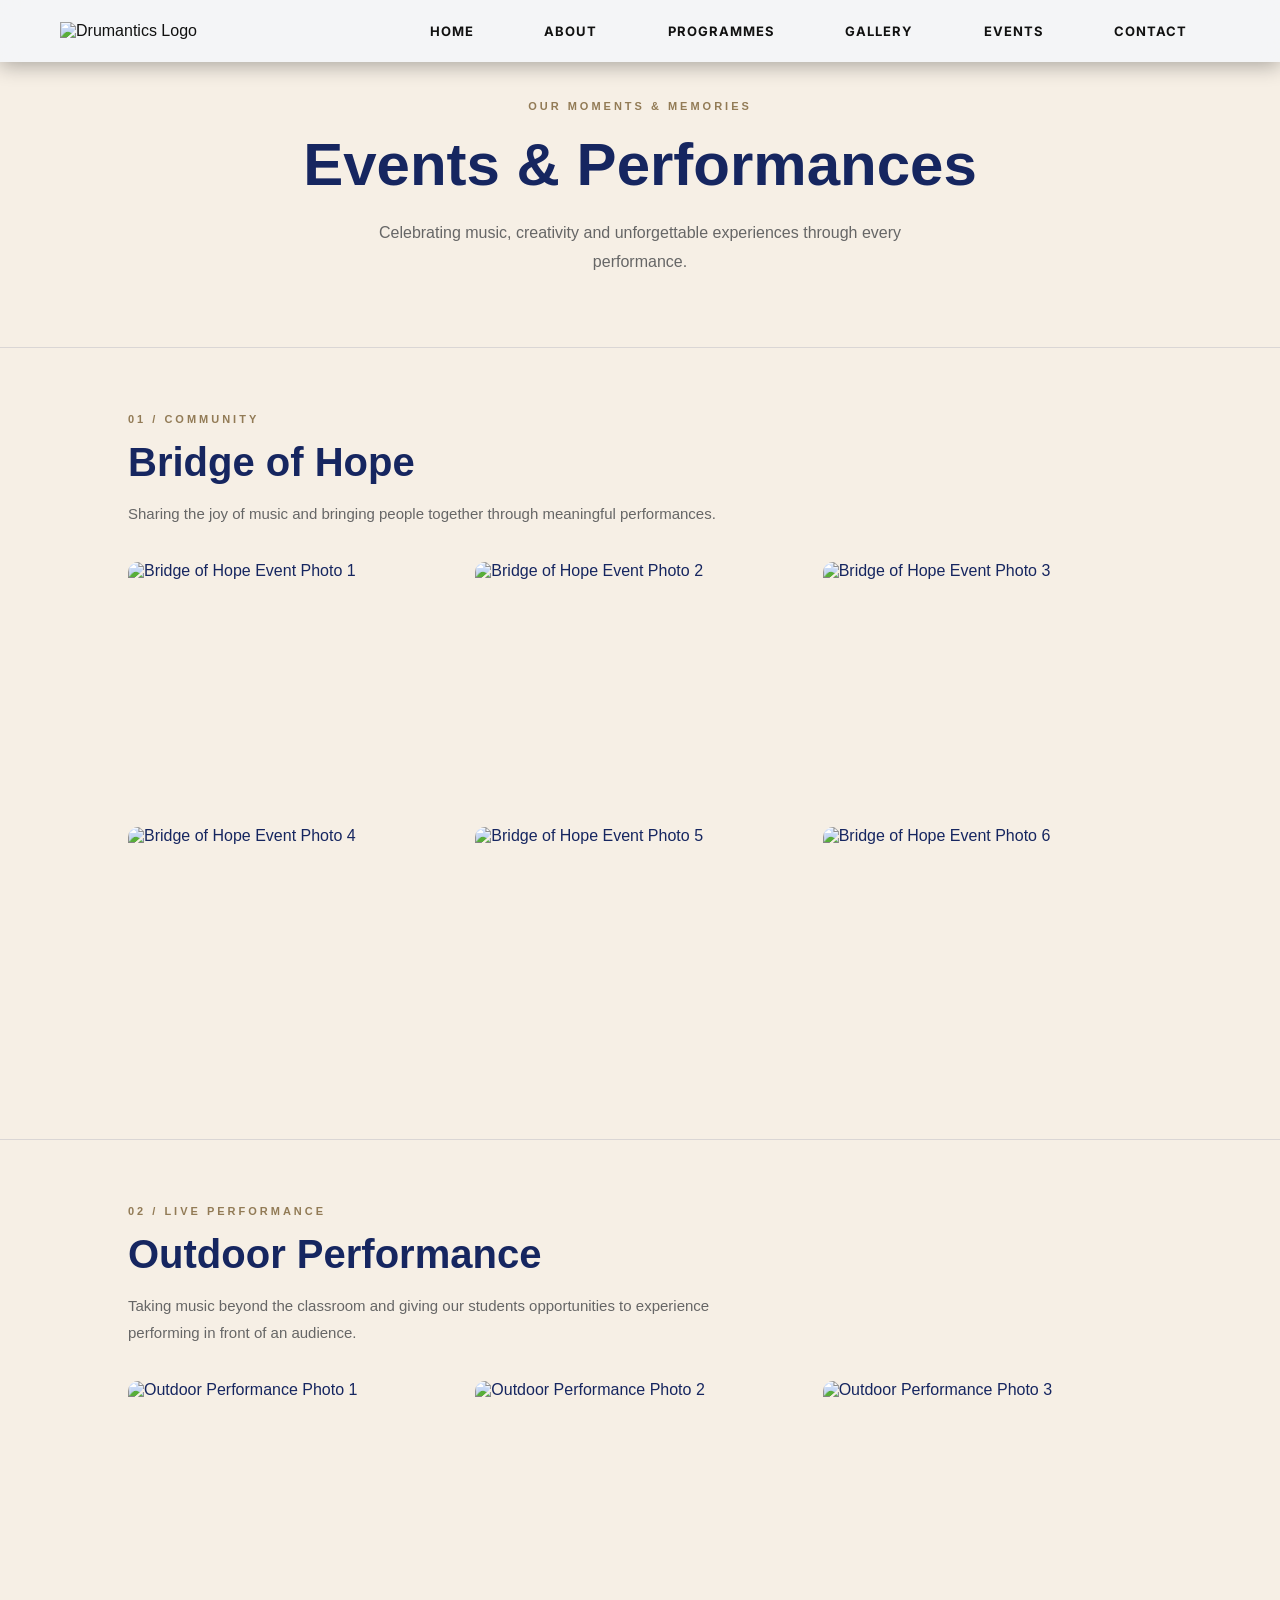
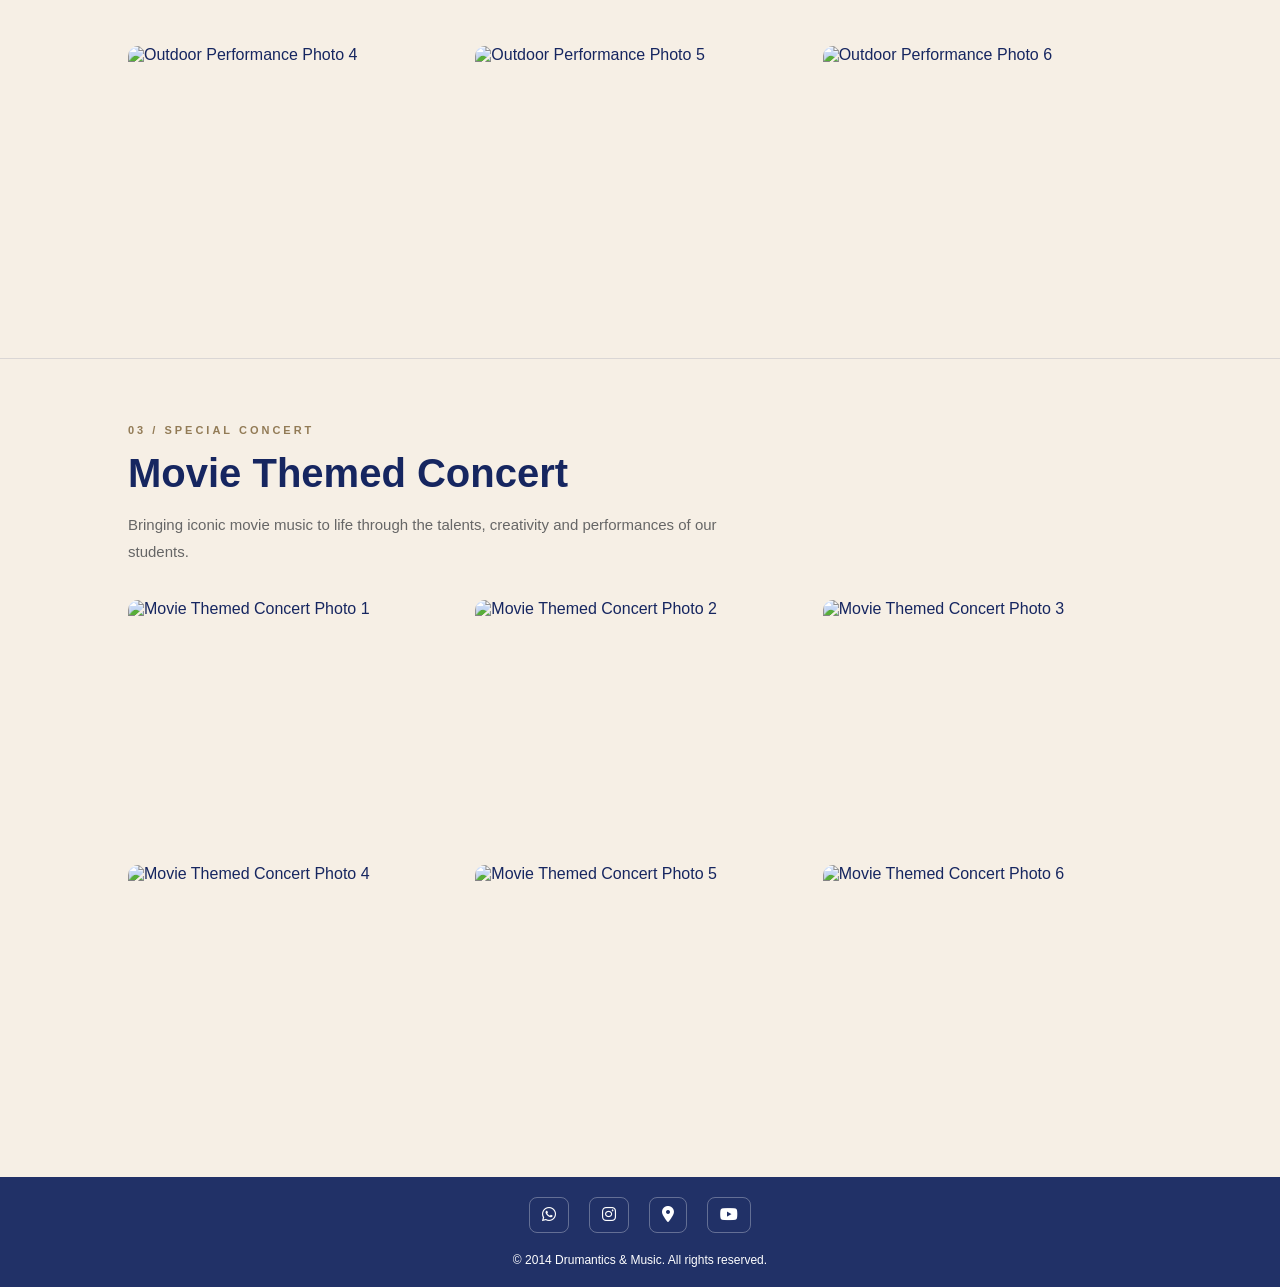
==== events.html @ 07f45f6c "Add files via upload" ====
<!DOCTYPE html>
<html lang="en">
<head>
  <meta charset="UTF-8">
  <meta name="viewport" content="width=device-width, initial-scale=1.0">

  <title>Events | Drumantics & Music</title>

  <link rel="stylesheet" href="styles.css">
  <link href="https://fonts.googleapis.com/css2?family=Inter:wght@400;500;600&display=swap" rel="stylesheet">
  <link rel="stylesheet" href="https://cdnjs.cloudflare.com/ajax/libs/font-awesome/6.5.0/css/all.min.css">
</head>

<body>

<header>
  <div class="logo" onclick="location.href='index.html'">
    <img src="images/logo.png" alt="Drumantics Logo">
  </div>

  <nav class="navbar">
    <a href="index.html">Home</a>
    <a href="about.html">About</a>
    <a href="programmes.html">Programmes</a>
    <a href="gallery.html">Gallery</a>
    <a href="events.html" class="active">Events</a>
    <a href="contact.html">Contact</a>
  </nav>
</header>

<main class="events-page">

  <!-- PAGE INTRO -->
  <section class="events-hero fade-in">
    <span class="section-label">OUR MOMENTS & MEMORIES</span>
    <h1>Events & Performances</h1>
    <p>
      Celebrating music, creativity and unforgettable experiences
      through every performance.
    </p>
  </section>


  <!-- EVENT 1: BRIDGE OF HOPE -->
  <section class="event-section fade-in">

    <div class="event-heading">
      <span class="event-number">01 / COMMUNITY</span>
      <h2>Bridge of Hope</h2>
      <p>
        Sharing the joy of music and bringing people together
        through meaningful performances.
      </p>
    </div>

    <div class="event-gallery">

      <img src="images/events/bridge-of-hope-1.jpg" alt="Bridge of Hope Event Photo 1" loading="lazy">
      <img src="images/events/bridge-of-hope-2.jpg" alt="Bridge of Hope Event Photo 2" loading="lazy">
      <img src="images/events/bridge-of-hope-3.jpg" alt="Bridge of Hope Event Photo 3" loading="lazy">
      <img src="images/events/bridge-of-hope-4.jpg" alt="Bridge of Hope Event Photo 4" loading="lazy">
      <img src="images/events/bridge-of-hope-5.jpg" alt="Bridge of Hope Event Photo 5" loading="lazy">
      <img src="images/events/bridge-of-hope-6.jpg" alt="Bridge of Hope Event Photo 6" loading="lazy">

    </div>

  </section>


  <!-- EVENT 2: OUTDOOR PERFORMANCE -->
  <section class="event-section fade-in">

    <div class="event-heading">
      <span class="event-number">02 / LIVE PERFORMANCE</span>
      <h2>Outdoor Performance</h2>
      <p>
        Taking music beyond the classroom and giving our students
        opportunities to experience performing in front of an audience.
      </p>
    </div>

    <div class="event-gallery">

      <img src="images/events/outdoor-1.jpeg" alt="Outdoor Performance Photo 1" loading="lazy">
      <img src="images/events/outdoor-2.jpeg" alt="Outdoor Performance Photo 2" loading="lazy">
      <img src="images/events/outdoor-3.jpeg" alt="Outdoor Performance Photo 3" loading="lazy">
      <img src="images/events/outdoor-4.jpeg" alt="Outdoor Performance Photo 4" loading="lazy">
      <img src="images/events/outdoor-5.jpeg" alt="Outdoor Performance Photo 5" loading="lazy">
      <img src="images/events/outdoor-6.jpeg" alt="Outdoor Performance Photo 6" loading="lazy">

    </div>

  </section>


  <!-- EVENT 3: MOVIE THEMED CONCERT -->
  <section class="event-section fade-in">

    <div class="event-heading">
      <span class="event-number">03 / SPECIAL CONCERT</span>
      <h2>Movie Themed Concert</h2>
      <p>
        Bringing iconic movie music to life through the talents,
        creativity and performances of our students.
      </p>
    </div>

    <div class="event-gallery">

      <img src="images/events/movie-concert-1.jpeg" alt="Movie Themed Concert Photo 1" loading="lazy">
      <img src="images/events/movie-concert-2.jpeg" alt="Movie Themed Concert Photo 2" loading="lazy">
      <img src="images/events/movie-concert-3.jpeg" alt="Movie Themed Concert Photo 3" loading="lazy">
      <img src="images/events/movie-concert-4.jpeg" alt="Movie Themed Concert Photo 4" loading="lazy">
      <img src="images/events/movie-concert-5.jpeg" alt="Movie Themed Concert Photo 5" loading="lazy">
      <img src="images/events/movie-concert-6.jpeg" alt="Movie Themed Concert Photo 6" loading="lazy">

    </div>

  </section>

</main>


<footer>
  <div class="footer-icons">

    <a href="https://wa.me/60175252823" target="_blank" rel="noopener noreferrer" class="icon">
      <i class="fab fa-whatsapp"></i>
    </a>

    <a href="https://www.instagram.com/drumanticsandmusic/" target="_blank" rel="noopener noreferrer" class="icon">
      <i class="fab fa-instagram"></i>
    </a>

    <a href="https://maps.app.goo.gl/qdt6q4hn6tsHJBHQ9" target="_blank" rel="noopener noreferrer" class="icon">
      <i class="fas fa-location-dot"></i>
    </a>

    <a href="https://www.youtube.com/@carlosuzara" target="_blank" rel="noopener noreferrer" class="icon">
      <i class="fab fa-youtube"></i>
    </a>

  </div>

  <p class="copyright">
    © 2014 Drumantics & Music. All rights reserved.
  </p>
</footer>

<script src="script.js"></script>

</body>
</html>
---- styles.css ----
* {
  margin: 0;
  padding: 0;
  box-sizing: border-box;
  font-family: 'Poppins', sans-serif;
}

body {
  background:#F6EFE5;
  color: #111;
  scroll-behavior: smooth;
  font-family: 'Inter', sans-serif;
}

header {
  display: flex;
  justify-content: space-between;
  align-items: center;
  padding: 10px 60px;
  background: rgba(243, 247, 252, 0.75);
  backdrop-filter: blur(10px);
  position: fixed;
  width: 100%;
  top: 0;
  z-index: 1000;
  box-shadow: 0 4px 20px rgba(0, 0, 0, 0.3);
  transition: all 0.3s ease;
}

.logo img {
  height: 65px;
  width: auto;
  cursor: pointer;
}

nav a {
  display: inline-block;      /* makes it behave like a button */
  margin: 0 10px;
  padding: 12px 22px;          /* creates button space */

  text-decoration: none;
  color: #111;

  font-family: 'Inter', sans-serif;
  font-weight: bold;          /* key for premium feel */
  font-size: 18px;           /* slightly smaller = more luxury */
  letter-spacing: 0.3px;     /* subtle spacing = premium UI */

  border-radius: 10px;         /* rounded button look */
  transition: all 0.3s ease;
  position: relative;

  background: transparent;
  border: 1px solid transparent;

  text-transform: uppercase;
  font-size: 13px;
  letter-spacing: 1px;
}

nav a::after {
  content: '';
  position: absolute;
  width: 0;
  height: 2px;
  background: #162660;
  left: 0;
  bottom: -5px;
  transition: 0.3s;
}

nav a:hover {
  background: #162660;
  color: white;
  transform: translateY(-2px);
  font-weight: bolder;
}

nav a:hover::after {
  width: 100%;
}

section {
  padding: 120px 60px;
}

/* home page */
.hero {
  height: 100vh;
  background: linear-gradient(rgba(0,0,0,0.4), rgba(0,0,0,0.6)),
  url('https://images.unsplash.com/photo-1511379938547-c1f69419868d');
  background-size: cover;
  background-position: center;
  display: flex;
  flex-direction: column;
  justify-content: center;
  align-items: center;
  text-align: center;
  color: white;
}

.hero h1 {
  font-size: 3.5rem;
  font-weight: 800;
}

.btn {
  margin-top: 25px;
  padding: 14px 30px;
  border: none;
  border-radius: 30px;
  background: #1e3a8a;
  color: white;
  cursor: pointer;
  transition: 0.3s;
}

.btn:hover {
  transform: scale(1.05);
}

.grid {
  display: grid;
  grid-template-columns: repeat(auto-fit, minmax(250px,1fr));
  gap: 25px;
}

.stats {
  display: grid;
  grid-template-columns: repeat(4, 1fr);
  gap: 20px;
  padding: 60px;
  text-align: center;
}

.stat-card {
  background: rgba(255,255,255,0.6);
  padding: 25px;
  border-radius: 14px;
  transition: all 0.3s ease;
  cursor: pointer;
}

/* ✨ hover effect */
.stat-card:hover {
  transform: translateY(-5px);
  box-shadow: 0 10px 25px rgba(0,0,0,0.15);
  background: rgba(255,255,255,0.85);
}

.stat-card h2 {
  font-size: 32px;
  color: #162660;
}

.gallery img {
  width: 100%;
  border-radius: 15px;
}

.fade-in {
  opacity: 0;
  transform: translateY(20px);
  transition: all 0.6s ease;
}

.fade-in.show {
  opacity: 1;
  transform: translateY(0);
}

iframe {
  width: 100%;
  height: 300px;
  border: none;
  border-radius: 10px;
}

footer {
  background: rgba(22, 38, 96, 0.95);
  backdrop-filter: blur(10px);
  color: white;
  text-align: center;
  padding: 20px 20px;
  font-size: 12px;
}

.footer-icons {
  display: flex;
  justify-content: center;
  gap: 20px;
  margin-bottom: 20px;
  flex-wrap: wrap;
}

.icon {
  color: white;
  text-decoration: none;
  font-size: 16px;
  padding: 8px 12px;
  border: 1px solid rgba(255,255,255,0.3);
  border-radius: 8px;
  transition: all 0.3s ease;
}

.icon:hover {
  background: white;
  color: #162660;
  transform: translateY(-2px);
}

.whatsapp {
  position: fixed;
  right: 20px;
  bottom: 20px;
  background: #25D366;
  color: white;
  padding: 15px 18px;
  border-radius: 50%;
  cursor: pointer;
}

@media(max-width:768px) {
  header {
    flex-direction: column;
    padding: 15px;
  }

  .hero h1 {
    font-size: 2.2rem;
  }
}


/* =================================
   ABOUT PAGE
================================= */

.about-page {
  background: #F6EFE5;
  color: #162660;
}

/* ABOUT HERO */

.about-hero {
  text-align: center;
  padding: 100px 20px 65px;
}

.section-label {
  display: block;
  font-size: 12px;
  font-weight: 600;
  letter-spacing: 3px;
  color: #8A795D;
  margin-bottom: 18px;
}

.about-hero h1 {
  font-size: clamp(42px, 6vw, 68px);
  margin-bottom: 15px;
}

.about-subtitle {
  font-size: 18px;
  color: #666;
}

/* OUR STORY */

.about-story {
  display: grid;
  grid-template-columns: 1.4fr 0.8fr;
  gap: 60px;
  align-items: center;
  padding: 70px 10%;
}

.story-content h2,
.founder-content h2,
.education-section h2,
.philosophy-section h2,
.mission-section h2 {
  font-size: clamp(28px, 3.5vw, 40px);
  line-height: 1.3;
  margin-bottom: 25px;
}

.story-content p,
.founder-content p,
.education-section > p,
.philosophy-section p,
.mission-section p {
  font-size: 16px;
  line-height: 1.9;
  color: #555;
  margin-bottom: 18px;
}

.story-highlight {
  background: #162660;
  color: white;
  padding: 45px 35px;
  border-radius: 16px;
  text-align: center;
}

.story-highlight i {
  font-size: 35px;
  margin-bottom: 25px;
}

.story-highlight h3 {
  font-size: 24px;
  line-height: 1.5;
  margin-bottom: 15px;
}

.story-highlight p {
  color: #D8DCEC;
  line-height: 1.7;
}

/* FOUNDER */

.founder-section {
  display: grid;
  grid-template-columns: 1fr 0.8fr;
  gap: 60px;
  align-items: center;
  padding: 90px 10%;
  background: #F0E7D9;
}

.founder-image img {
  width: 100%;
  max-height: 450px;
  object-fit: cover;
  border-radius: 14px;
}

/* EDUCATION */

.education-section {
  padding: 100px 10%;
  text-align: center;
}

.education-section > p,
.philosophy-section > p {
  max-width: 800px;
  margin: 0 auto 20px;
}

.exam-grid {
  display: grid;
  grid-template-columns: repeat(3, 1fr);
  gap: 25px;
  margin-top: 50px;
}

.exam-card {
  padding: 35px 25px;
  background: white;
  border-radius: 12px;
  transition: transform 0.3s ease,
              box-shadow 0.3s ease;
}

.exam-card:hover {
  transform: translateY(-7px);
  box-shadow: 0 12px 30px rgba(22, 38, 96, 0.1);
}

.exam-card h3 {
  font-size: 24px;
  color: #162660;
  margin-bottom: 12px;
}

.exam-card p {
  color: #666;
  line-height: 1.6;
}

/* PHILOSOPHY */

.philosophy-section {
  padding: 90px 10%;
  text-align: center;
  background: #F0E7D9;
}

/* MISSION */

.mission-section {
  padding: 90px 20px;
  text-align: center;
  background: #162660;
  color: white;
}

.mission-section > i {
  font-size: 35px;
  margin-bottom: 25px;
}

.mission-section .section-label {
  color: #D8C7A7;
  margin-top: 15px;
}

.mission-section h2 {
  color: white;
}

.mission-section p {
  color: #D8DCEC;
  max-width: 650px;
  margin: 0 auto 30px;
}

.mission-section .btn {
  display: inline-block;
  background: #F6EFE5;
  color: #162660;
  padding: 14px 28px;
  border-radius: 30px;
  text-decoration: none;
  font-weight: 600;
  transition: 0.3s ease;
}

.mission-section .btn:hover {
  background: white;
  transform: translateY(-3px);
}

/* MOBILE RESPONSIVENESS */

@media (max-width: 768px) {

  .about-hero {
    padding: 70px 20px 40px;
  }

  .about-story,
  .founder-section {
    grid-template-columns: 1fr;
    padding: 55px 7%;
    gap: 35px;
  }

  .education-section,
  .philosophy-section {
    padding: 65px 7%;
  }

  .exam-grid {
    grid-template-columns: 1fr;
    gap: 18px;
  }

  .founder-image {
    order: -1;
  }

  .mission-section {
    padding: 70px 7%;
  }

}


/* =================================
   EVENTS PAGE
================================= */

.events-page {
  background: #F6EFE5;
  color: #162660;
}

/* PAGE INTRO */

.events-hero {
  text-align: center;
  padding: 100px 20px 70px;
}

.events-hero h1 {
  font-size: clamp(38px, 5vw, 60px);
  margin-bottom: 20px;
}

.events-hero p {
  color: #666;
  font-size: 16px;
  line-height: 1.8;
  max-width: 600px;
  margin: auto;
}

/* EVENT SECTIONS */

.event-section {
  padding: 65px 10%;
  border-top: 1px solid rgba(22, 38, 96, 0.12);
}

.event-heading {
  margin-bottom: 35px;
}

.event-number {
  display: block;
  font-size: 11px;
  font-weight: 600;
  letter-spacing: 3px;
  color: #927B56;
  margin-bottom: 15px;
}

.event-heading h2 {
  font-size: clamp(28px, 3.5vw, 40px);
  margin-bottom: 15px;
}

.event-heading p {
  color: #666;
  font-size: 15px;
  line-height: 1.8;
  max-width: 650px;
}

/* PHOTO GRID */

.event-gallery {
  display: grid;
  grid-template-columns: repeat(3, 1fr);
  gap: 18px;
}

.event-gallery img {
  width: 100%;
  aspect-ratio: 4 / 3;
  object-fit: cover;
  border-radius: 10px;
  display: block;
  transition: transform 0.35s ease,
              box-shadow 0.35s ease;
}

.event-gallery img:hover {
  transform: scale(1.03);
  box-shadow: 0 10px 25px rgba(22, 38, 96, 0.15);
}

/* TABLET */

@media (max-width: 900px) {
  .event-gallery {
    grid-template-columns: repeat(2, 1fr);
  }

  .event-section {
    padding: 55px 7%;
  }
}

/* MOBILE */

@media (max-width: 550px) {
  .events-hero {
    padding: 70px 20px 45px;
  }

  .event-gallery {
    grid-template-columns: repeat(2, 1fr);
    gap: 10px;
  }

  .event-section {
    padding: 45px 5%;
  }

  .event-gallery img {
    border-radius: 7px;
  }
}


/* ==========================================
   PROGRAMMES PAGE
========================================== */

.programmes-page {
  background: #F6EFE5;
  color: #162660;
}


/* HERO SECTION */

.programmes-hero {
  text-align: center;
  padding: 100px 20px 75px;
}

.section-label {
  display: block;
  color: #927B56;
  font-size: 11px;
  font-weight: 600;
  letter-spacing: 3px;
  margin-bottom: 18px;
}

.programmes-hero h1 {
  font-size: clamp(38px, 5vw, 60px);
  margin-bottom: 20px;
}

.programmes-hero p {
  max-width: 620px;
  margin: auto;
  color: #666;
  font-size: 16px;
  line-height: 1.8;
}


/* CATEGORY SECTIONS */

.programme-category {
  padding: 70px 10%;
  border-top: 1px solid rgba(22, 38, 96, 0.12);
}

.category-heading {
  max-width: 650px;
  margin-bottom: 40px;
}

.category-heading h2 {
  font-size: clamp(30px, 4vw, 44px);
  margin-bottom: 15px;
}

.category-heading p {
  color: #666;
  line-height: 1.8;
  font-size: 15px;
}


/* INSTRUMENT GRID */

.instrument-grid {
  display: grid;
  grid-template-columns: repeat(4, 1fr);
  gap: 20px;
}

.instrument-card {
  background: #fff;
  padding: 15px;
  border-radius: 12px;
  overflow: hidden;
  transition: transform 0.3s ease, box-shadow 0.3s ease;
}

.instrument-card:hover {
  transform: translateY(-7px);
  box-shadow: 0 12px 30px rgba(22, 38, 96, 0.1);
}

.instrument-card img {
  width: 100%;
  height: 190px;
  object-fit: cover;
  border-radius: 8px;
  display: block;
  margin-bottom: 22px;
}

.instrument-card h3 {
  font-size: 20px;
  margin: 0 10px 12px;
}

.instrument-card p {
  color: #666;
  font-size: 14px;
  line-height: 1.8;
  margin: 0 10px 12px;
}


/* LESSON FORMAT HEADING */

.lesson-format-heading {
  text-align: center;
  margin: 75px 0 30px;
}

.lesson-format-heading h3 {
  font-size: 25px;
  margin-bottom: 10px;
}

.lesson-format-heading p {
  color: #777;
  font-size: 14px;
}


/* LESSON FORMAT CARDS */

.lesson-format-grid {
  display: grid;
  grid-template-columns: repeat(2, 1fr);
  gap: 22px;
}

.lesson-format-card {
  position: relative;
  background: #fff;
  padding: 35px;
  border-radius: 12px;
  border: 1px solid rgba(22, 38, 96, 0.08);
  transition: transform 0.3s ease, box-shadow 0.3s ease;
}

.lesson-format-card:hover {
  transform: translateY(-5px);
  box-shadow: 0 12px 28px rgba(22, 38, 96, 0.08);
}

.format-number {
  color: #927B56;
  font-size: 12px;
  letter-spacing: 2px;
  font-weight: 600;
}

.lesson-format-card h3 {
  font-size: 22px;
  margin: 18px 0 12px;
}

.lesson-format-card p {
  color: #666;
  font-size: 14px;
  line-height: 1.8;
  margin-bottom: 25px;
}

.programme-link {
  color: #162660;
  font-size: 13px;
  font-weight: 600;
  text-decoration: none;
}

.programme-link i {
  margin-left: 7px;
  transition: transform 0.3s ease;
}

.programme-link:hover i {
  transform: translateX(5px);
}


/* VOCAL SECTION */

.vocal-category {
  background: rgba(255, 255, 255, 0.35);
}

.vocal-content {
  display: grid;
  grid-template-columns: 1fr 1fr;
  align-items: center;
  gap: 55px;
  margin-top: 35px;
}

.vocal-image img {
  width: 100%;
  aspect-ratio: 5 / 4;
  object-fit: cover;
  border-radius: 12px;
  display: block;
  transition: transform 0.3s ease;
}

.vocal-image img:hover {
  transform: scale(1.02);
}

.vocal-details h3 {
  font-size: 27px;
  margin-bottom: 20px;
}

.vocal-details p {
  color: #666;
  font-size: 15px;
  line-height: 1.9;
  margin-bottom: 25px;
}

.vocal-list {
  list-style: none;
  padding: 0;
  margin: 0;
}

.vocal-list li {
  display: flex;
  align-items: center;
  gap: 12px;
  margin-bottom: 16px;
  color: #444;
  font-size: 14px;
}

.vocal-list i {
  color: #927B56;
}


/* CALL TO ACTION */

.programme-cta {
  text-align: center;
  padding: 85px 20px;
  background: #162660;
  color: #fff;
}

.programme-cta h2 {
  font-size: clamp(27px, 4vw, 38px);
  margin-bottom: 15px;
}

.programme-cta p {
  color: rgba(255, 255, 255, 0.8);
  max-width: 570px;
  margin: 0 auto 30px;
  line-height: 1.8;
  font-size: 14px;
}

.programme-cta .btn {
  display: inline-block;
  background: #F6EFE5;
  color: #162660;
  padding: 14px 30px;
  border-radius: 6px;
  text-decoration: none;
  font-weight: 600;
  transition: 0.3s ease;
}

.programme-cta .btn:hover {
  background: #fff;
  transform: translateY(-3px);
}


/* RESPONSIVE DESIGN */

@media (max-width: 1000px) {

  .instrument-grid {
    grid-template-columns: repeat(2, 1fr);
  }

  .programme-category {
    padding: 60px 7%;
  }

}

@media (max-width: 650px) {

  .programmes-hero {
    padding: 70px 20px 50px;
  }

  .programme-category {
    padding: 50px 6%;
  }

  .instrument-grid,
  .lesson-format-grid,
  .vocal-content {
    grid-template-columns: 1fr;
  }

  .instrument-card {
    padding: 15px;
  }

  .instrument-card img {
    height: 220px;
  }

  .lesson-format-card {
    padding: 28px;
  }

  .vocal-content {
    gap: 30px;
  }

  .lesson-format-heading {
    margin-top: 55px;
  }

  .programme-cta {
    padding: 65px 25px;
  }

}
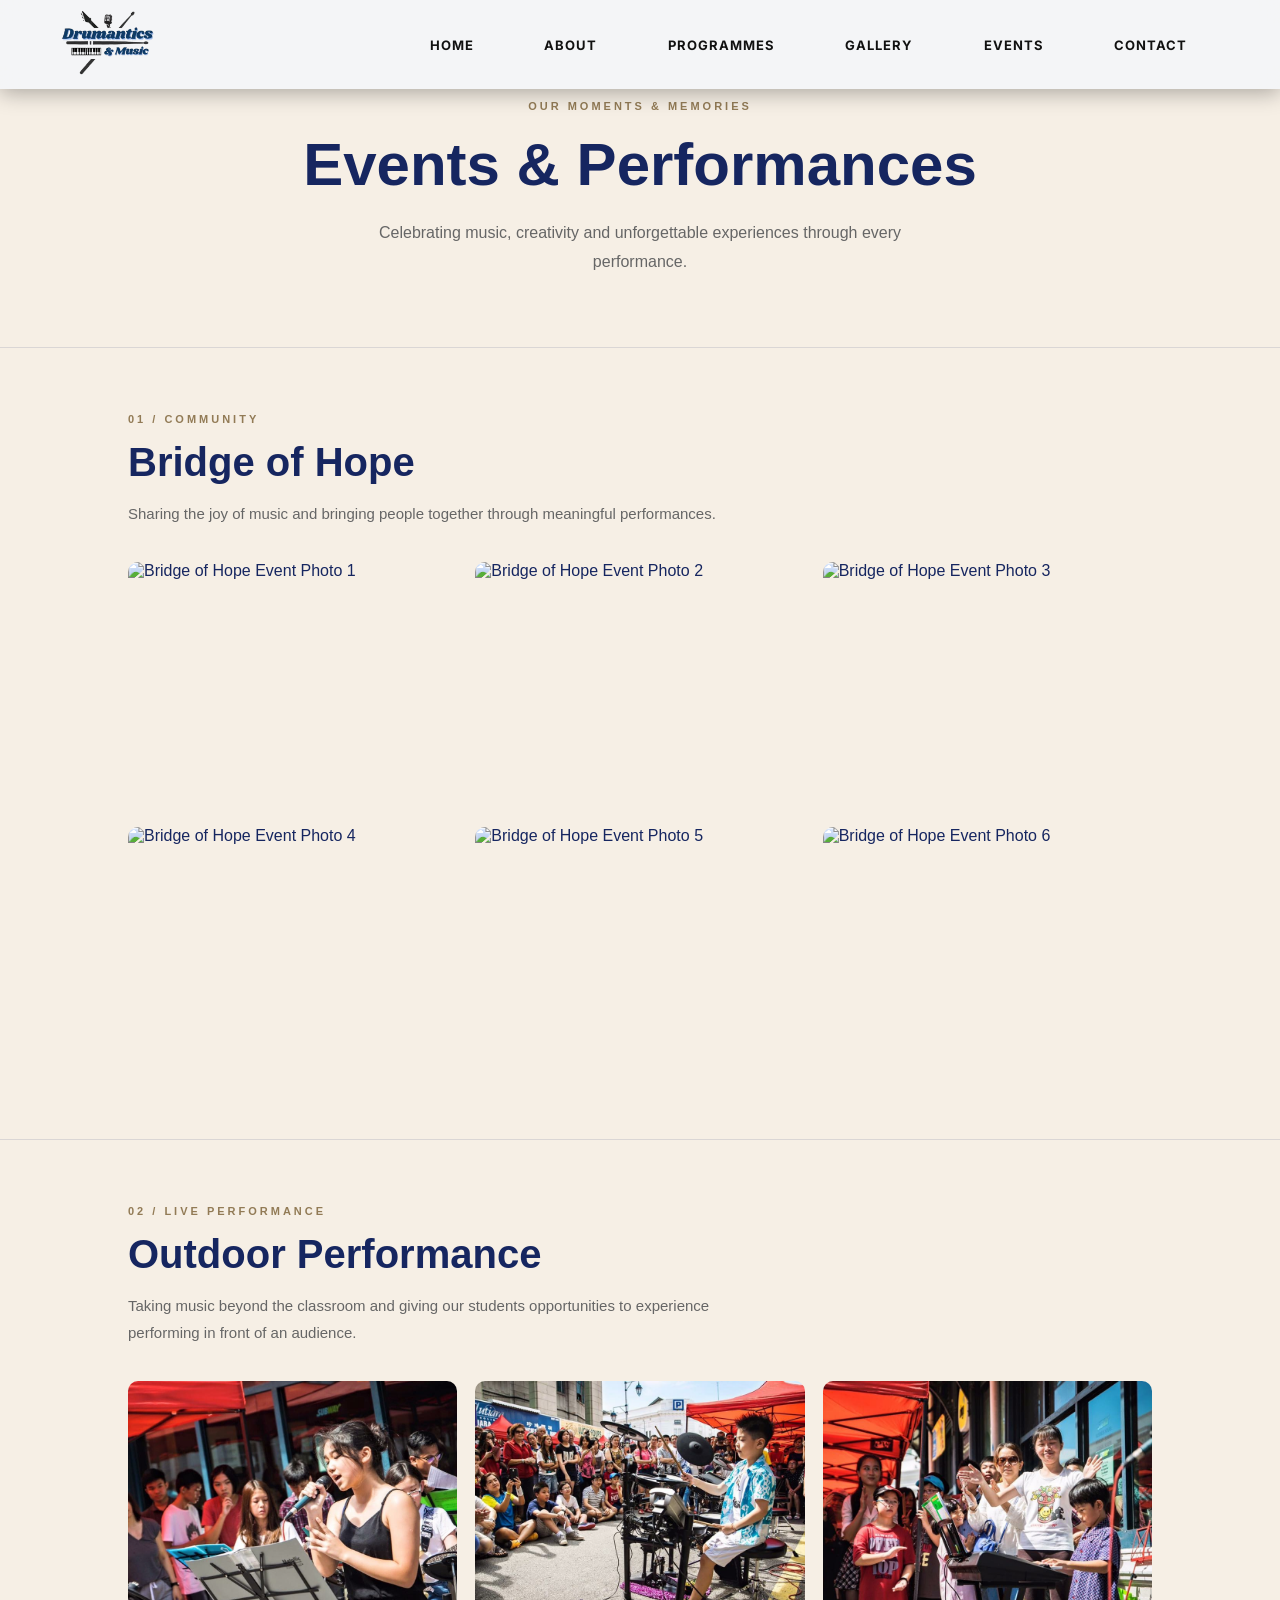
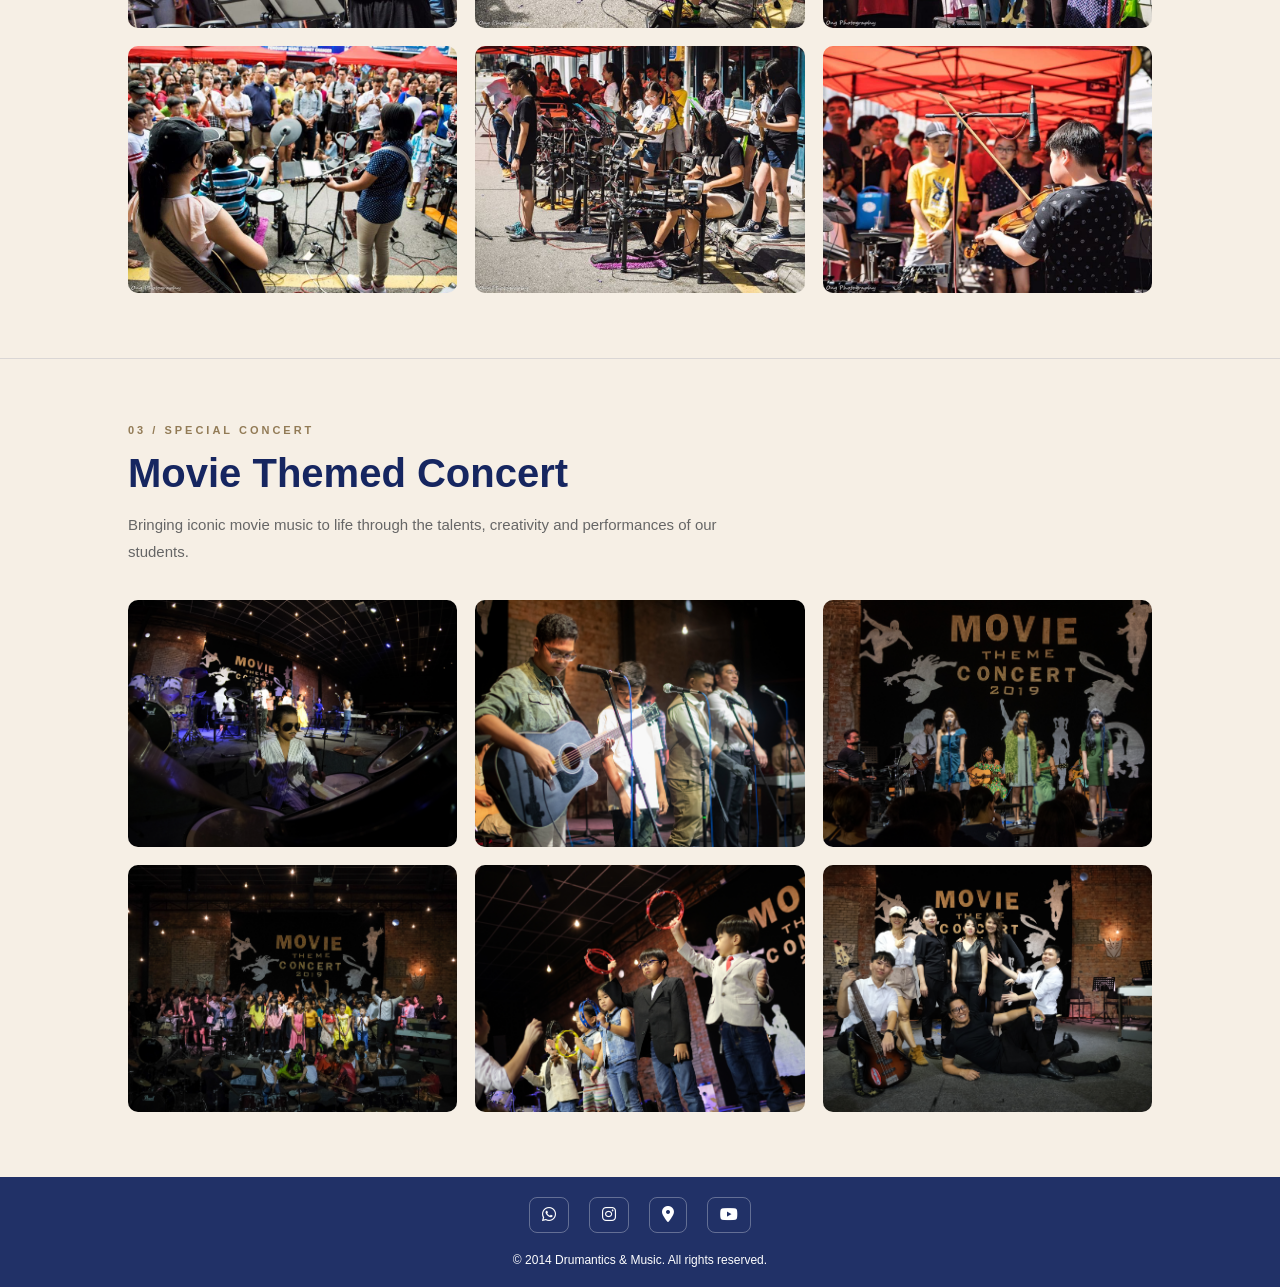
==== commit 9dee8982: "Update events.html" ====
--- a/events.html
+++ b/events.html
@@ -81,12 +81,12 @@
 
     <div class="event-gallery">
 
-      <img src="images/events/outdoor-1.jpeg" alt="Outdoor Performance Photo 1" loading="lazy">
-      <img src="images/events/outdoor-2.jpeg" alt="Outdoor Performance Photo 2" loading="lazy">
-      <img src="images/events/outdoor-3.jpeg" alt="Outdoor Performance Photo 3" loading="lazy">
-      <img src="images/events/outdoor-4.jpeg" alt="Outdoor Performance Photo 4" loading="lazy">
-      <img src="images/events/outdoor-5.jpeg" alt="Outdoor Performance Photo 5" loading="lazy">
-      <img src="images/events/outdoor-6.jpeg" alt="Outdoor Performance Photo 6" loading="lazy">
+      <img src="images/events/outdoor-1.JPEG" alt="Outdoor Performance Photo 1" loading="lazy">
+      <img src="images/events/outdoor-2.JPEG" alt="Outdoor Performance Photo 2" loading="lazy">
+      <img src="images/events/outdoor-3.JPEG" alt="Outdoor Performance Photo 3" loading="lazy">
+      <img src="images/events/outdoor-4.JPEG" alt="Outdoor Performance Photo 4" loading="lazy">
+      <img src="images/events/outdoor-5.JPEG" alt="Outdoor Performance Photo 5" loading="lazy">
+      <img src="images/events/outdoor-6.JPEG" alt="Outdoor Performance Photo 6" loading="lazy">
 
     </div>
 
@@ -107,12 +107,12 @@
 
     <div class="event-gallery">
 
-      <img src="images/events/movie-concert-1.jpeg" alt="Movie Themed Concert Photo 1" loading="lazy">
-      <img src="images/events/movie-concert-2.jpeg" alt="Movie Themed Concert Photo 2" loading="lazy">
-      <img src="images/events/movie-concert-3.jpeg" alt="Movie Themed Concert Photo 3" loading="lazy">
-      <img src="images/events/movie-concert-4.jpeg" alt="Movie Themed Concert Photo 4" loading="lazy">
-      <img src="images/events/movie-concert-5.jpeg" alt="Movie Themed Concert Photo 5" loading="lazy">
-      <img src="images/events/movie-concert-6.jpeg" alt="Movie Themed Concert Photo 6" loading="lazy">
+      <img src="images/events/movie-concert-1.JPEG" alt="Movie Themed Concert Photo 1" loading="lazy">
+      <img src="images/events/movie-concert-2.JPEG" alt="Movie Themed Concert Photo 2" loading="lazy">
+      <img src="images/events/movie-concert-3.JPEG" alt="Movie Themed Concert Photo 3" loading="lazy">
+      <img src="images/events/movie-concert-4.JPEG" alt="Movie Themed Concert Photo 4" loading="lazy">
+      <img src="images/events/movie-concert-5.JPEG" alt="Movie Themed Concert Photo 5" loading="lazy">
+      <img src="images/events/movie-concert-6.JPEG" alt="Movie Themed Concert Photo 6" loading="lazy">
 
     </div>
 
